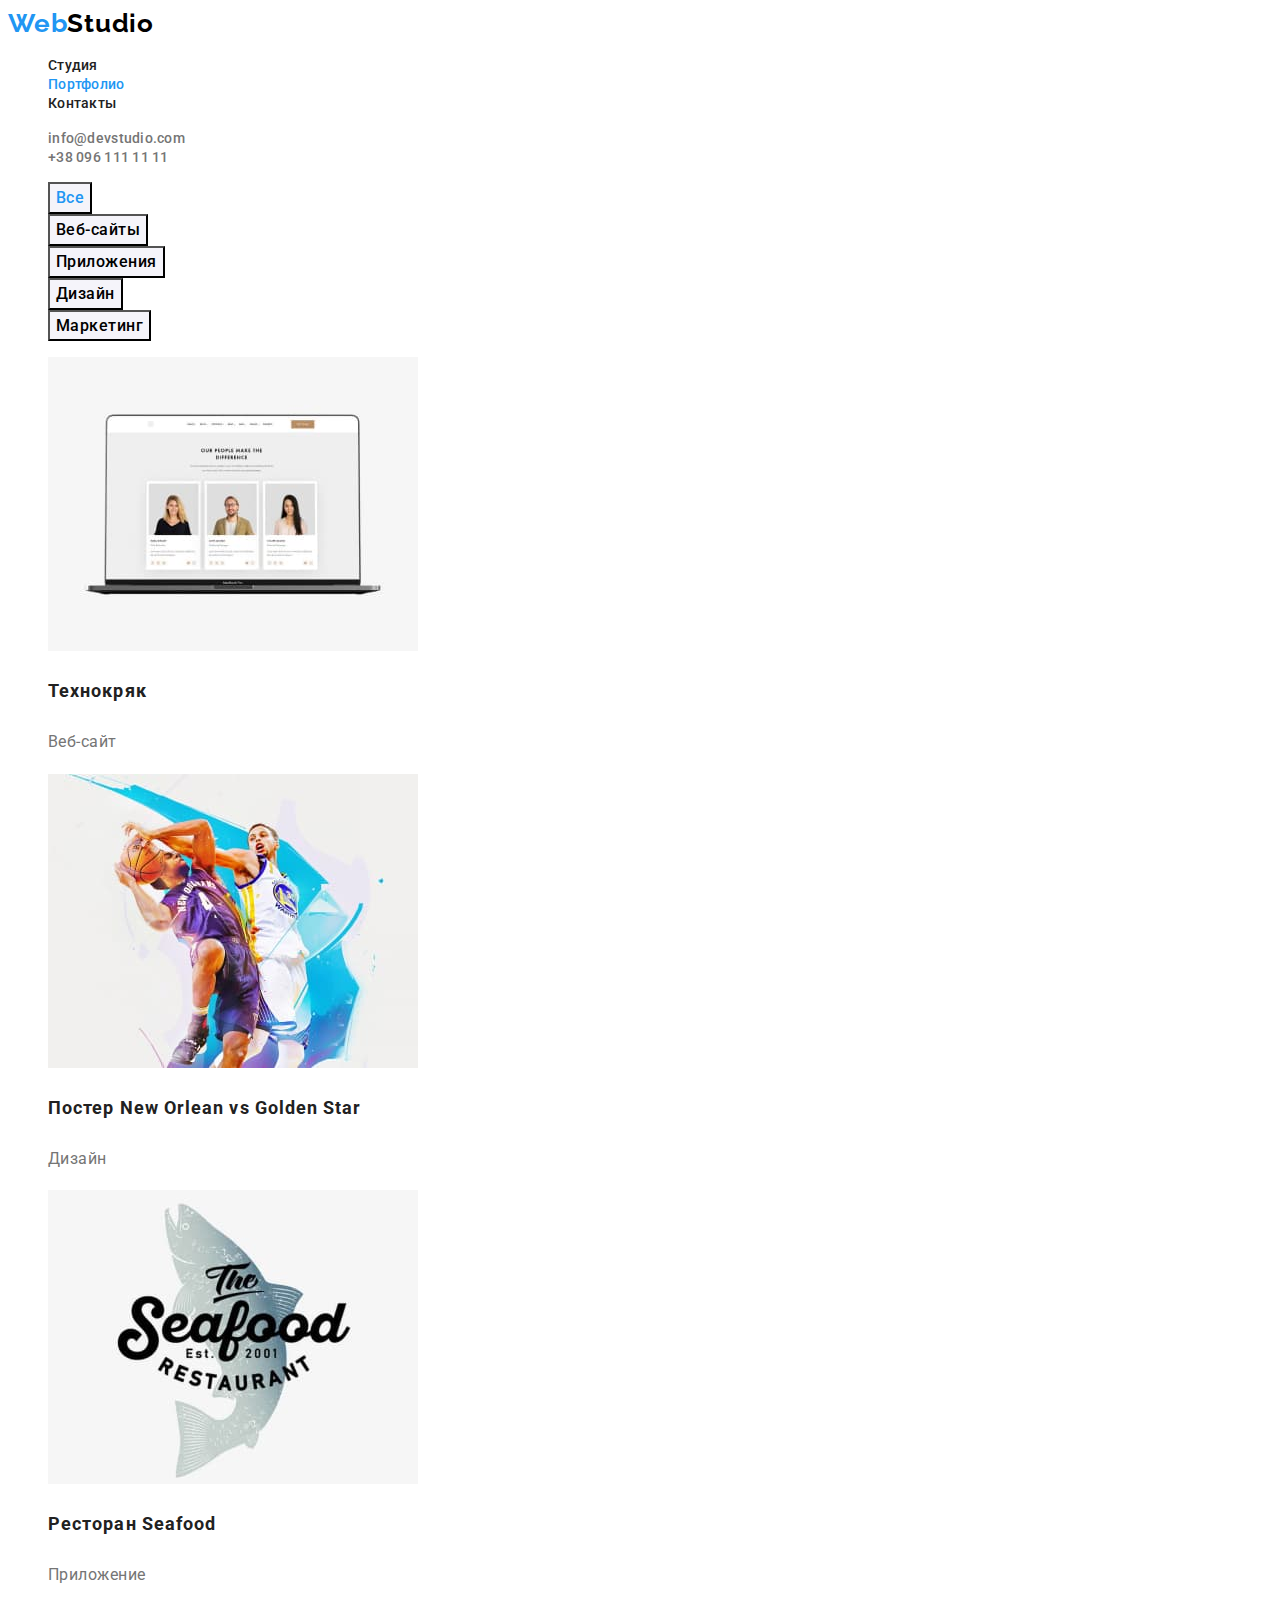
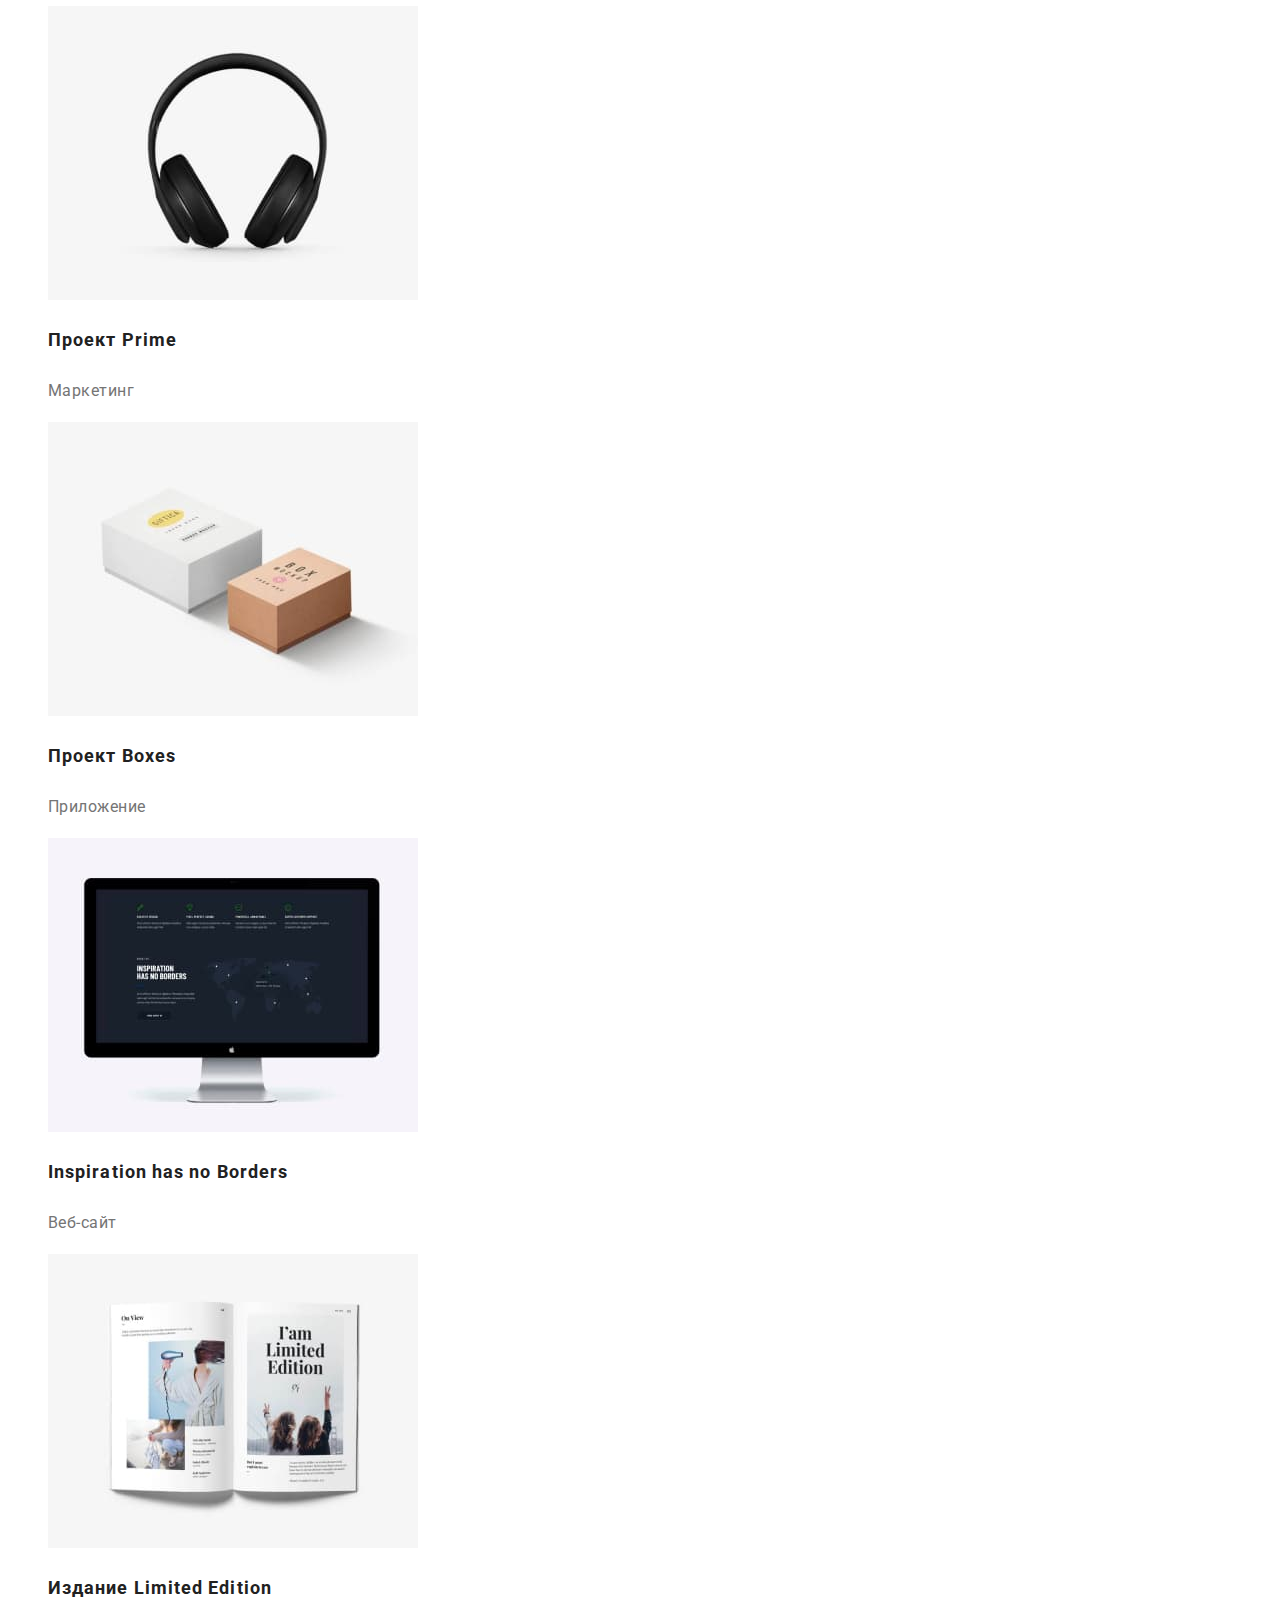
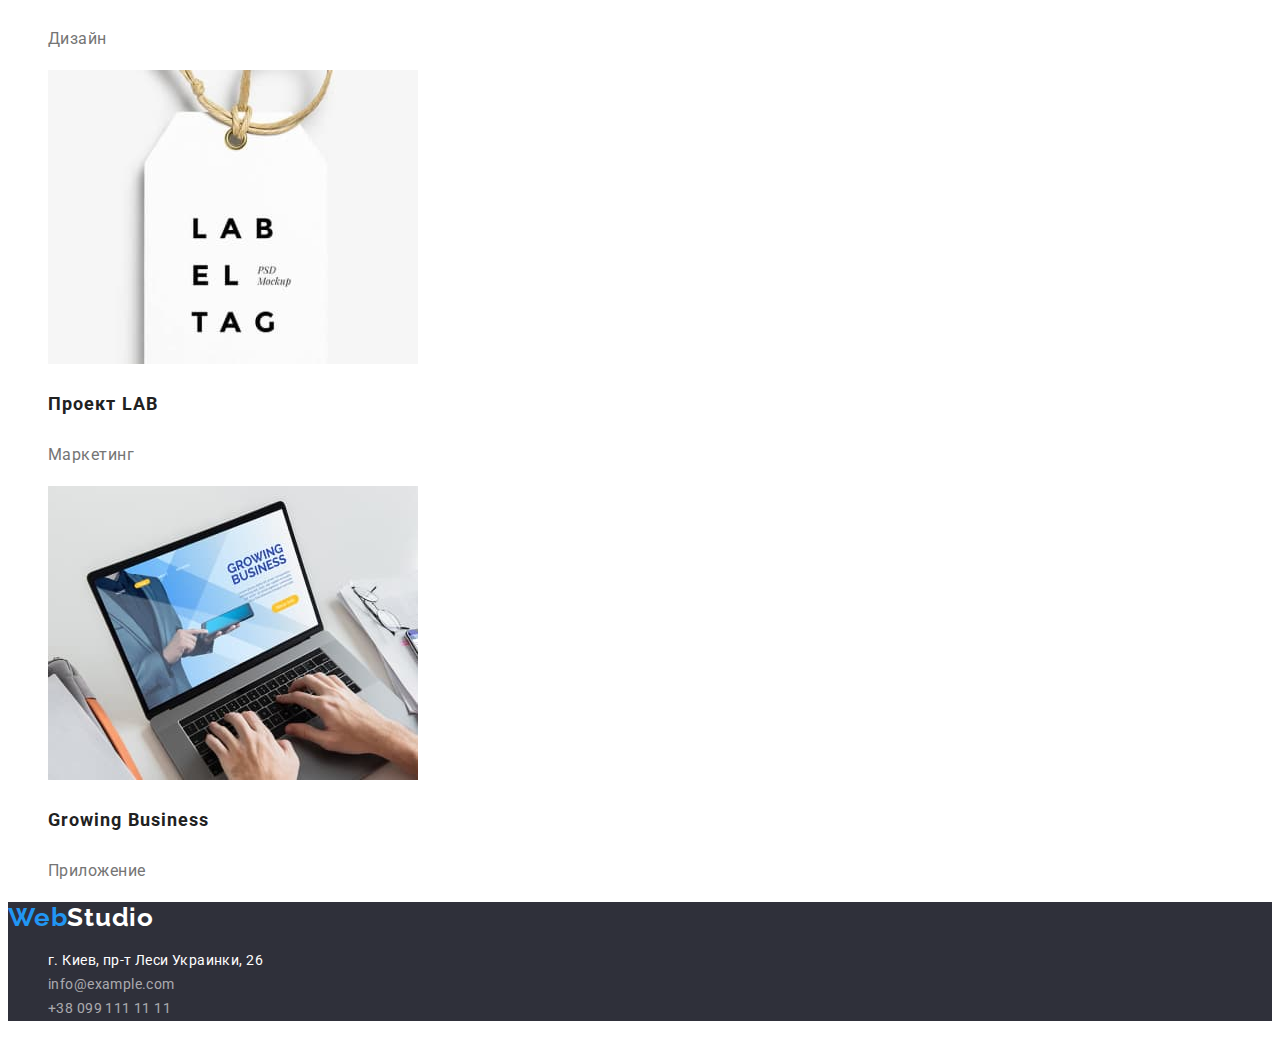
==== portfolio.html @ 5ce04b40 "Додає розмітку макета" ====
<!DOCTYPE html>
<html lang="ru">

<head>
    <meta charset="UTF-8" />
    <meta http-equiv="X-UA-Compatible" content="IE=edge" />
    <meta name="viewport" content="width=device-width, initial-scale=1.0" />
    <title>Портфолио</title>
    <link rel="preconnect" href="https://fonts.googleapis.com" />
    <link rel="preconnect" href="https://fonts.gstatic.com" crossorigin />
    <link
        href="https://fonts.googleapis.com/css2?family=Montserrat:wght@400;700&family=Raleway:wght@700&family=Roboto:wght@400;500;700;900&display=swap"
        rel="stylesheet" />
    <link rel="stylesheet" href="./css/styles.css" />
</head>

<body>
    <!--header-->
    <header>
        <section class="header">
            <a href="/" class="logo"><span class="web">Web</span><span class="studio-black">Studio</span></a>
            <nav class="nav">
                <ul class="nav-list list">
                    <li><a href="/" class="nav-item">Студия</a></li>
                    <li>
                        <a href="./portfolio.html" class="nav-item current">Портфолио</a>
                    </li>
                    <li><a href="/" class="nav-item">Контакты</a></li>
                </ul>
            </nav>
            <ul class="contacts list">
                <li>
                    <a href="mailto:info@devstudio.com" class="contacts-item">info@devstudio.com</a>
                </li>
                <li>
                    <a href="tel:+380961111111" class="contacts-item">+38 096 111 11 11</a>
                </li>
            </ul>
        </section>
    </header>
    <!-- main -->
    <!--<h1>Наши работы</h1> -->
    <!--<h2>Фильтр </h2> -->
    <main>
        <section class="filters">
            <ul class="filter list">
                <li><button type="button" class="button current">Все</button></li>
                <li><button type="button" class="button">Веб-сайты</button></li>
                <li><button type="button" class="button">Приложения</button></li>
                <li><button type="button" class="button">Дизайн</button></li>
                <li><button type="button" class="button">Маркетинг</button></li>
            </ul>
            <ul class="cards list">
                <li>
                    <a href="" class="card">
                        <img src="./images/p1.jpg" alt="Пример веб-сайта" width="370" height="294" />
                        <h3 class="card-title">Технокряк</h3>
                        <p class="description">Веб-сайт</p>
                    </a>
                </li>
                <li>
                    <a href="" class="card">
                        <img src="./images/p2.jpg" alt="Постер c бейсболистами" width="370" height="294" />
                        <h3 class="card-title">Постер New Orlean vs Golden Star</h3>
                        <p class="description">Дизайн</p>
                    </a>
                </li>
                <li>
                    <a href="" class="card">
                        <img src="./images/p3.jpg" alt="Эмблема ресторана" width="370" height="294" />
                        <h3 class="card-title">Ресторан Seafood</h3>
                        <p class="description">Приложение</p>
                    </a>
                </li>
                <li>
                    <a href="" class="card">
                        <img src="./images/p4.jpg" alt="Наушники" width="370" height="294" />
                        <h3 class="card-title">Проект Prime</h3>
                        <p class="description">Маркетинг</p>
                    </a>
                </li>
                <li>
                    <a href="" class="card">
                        <img src="./images/p5.jpg" alt="две коробочки" width="370" height="294" />
                        <h3 class="card-title">Проект Boxes</h3>
                        <p class="description">Приложение</p>
                    </a>
                </li>
                <li>
                    <a href="" class="card">
                        <img src="./images/p6.jpg" alt="Пример веб-сайт компании" width="370" height="294" />
                        <h3 class="card-title">Inspiration has no Borders</h3>
                        <p class="description">Веб-сайт</p>
                    </a>
                </li>
                <li>
                    <a href="" class="card">
                        <img src="./images/p7.jpg" alt="Открытая книга" width="370" height="294" />
                        <h3 class="card-title">Издание Limited Edition</h3>
                        <p class="description">Дизайн</p>
                    </a>
                </li>
                <li>
                    <a href="" class="card">
                        <img src="./images/p8.jpg" alt="этикетка" width="370" height="294" />
                        <h3 class="card-title">Проект LAB</h3>
                        <p class="description">Маркетинг</p>
                    </a>
                </li>
                <li>
                    <a href="" class="card">
                        <img src="./images/p9.jpg" alt="приложение компании" width="370" height="294" />
                        <h3 class="card-title">Growing Business</h3>
                        <p class="description">Приложение</p>
                    </a>
                </li>
            </ul>
        </section>
    </main>
    <!--footer section-->
    <footer class="footer">
        <a href="/" class="logo"><span class="web">Web</span><span class="studio-white">Studio</span></a>
        <address class="address">
            <ul class="address-list list">
                <li>
                    <a href="https://goo.gl/maps/48jCdX3Z41KDSHPe8" target="_blank" rel="noopener noreferrer"
                        class="address-item street">г. Киев, пр-т Леси Украинки, 26</a>
                </li>
                <li>
                    <a href="mailto:info@example.com" class="address-item email">info@example.com</a>
                </li>
                <li>
                    <a href="tel:+380991111111" class="address-item tel">+38 099 111 11 11</a>
                </li>
            </ul>
        </address>
    </footer>
</body>

</html>
---- css/styles.css ----
:root {
    --primary-text-color: #212121;
    --secondary-text-color: #757575;
    --color-accent: #2196f3;
    --color-light: #ffffff;
    --color-bg-dark: #2f303a;
    --color-bg-light: #f5f4fa;
}

body {
    font-family: Roboto, "Open Sans", sans-serif;
}

/* -----HEADER----- */
/* --logo-- */
.header {
    background-color: var(--color-light);
}

.logo {
    text-decoration: none;
    font-family: Raleway, sans-serif;
    font-weight: 700;
    font-size: 26px;
    line-height: 1.19;
    letter-spacing: 0.03em;
}

.web {
    color: var(--color-accent);
}

.studio-black {
    color: #000000;
}

/* --nav--*/
.list {
    list-style: none;
}

.nav-item {
    text-decoration: none;
    color: var(--primary-text-color);
    list-style: none;
    font-weight: 500;
    font-size: 14px;
    line-height: 1.14;
    letter-spacing: 0.02em;
}

.nav-item:hover,
.nav-item:focus {
    color: var(--color-accent);
}

.nav-item.current {
    color: var(--color-accent);
}

.contacts-item {
    text-decoration: none;
    color: var(--secondary-text-color);
    font-weight: 500;
    font-size: 14px;
    line-height: 1.14;
    letter-spacing: 0.02em;
}

.contacts-item:hover,
.contacts-item:focus {
    color: var(--color-accent);
}

/* ------MAIN------ */
/* ---hero--- */
.hero-section {
    background-color: var(--color-bg-dark);
}

.hero {
    color: var(--color-light);
    font-weight: 900;
    font-size: 44px;
    line-height: 1.36;
    letter-spacing: 0.06em;
    text-transform: uppercase;
}

.main-button {
    background-color: var(--color-accent);
    color: var(--color-light);
    font-family: inherit;
    font-weight: 700;
    font-size: 16px;
    line-height: 1.88;
    letter-spacing: 0.06em;
    cursor: pointer;
}

.main-button:hover,
.main-button:focus {
    background-color: var(--color-bg-light);
    color: var(--color-accent);
}

/* --Aabout us--- */
.advantages,
.activities {
    background-color: var(--color-light);
}

/* --advantages-- */
.advantages-item {
    color: var(--primary-text-color);
    font-weight: 700;
    font-size: 14px;
    line-height: 1.14;
    letter-spacing: 0.03em;
    text-transform: uppercase;
}

.advantages-content {
    color: var(--secondary-text-color);
    font-size: 14px;
    line-height: 1.71;
    letter-spacing: 0.03em;
}

/* --activities-- */
.activity-title {
    color: var(--primary-text-color);
    font-weight: 700;
    font-size: 36px;
    line-height: 1.17;
    letter-spacing: 0.03em;
}

/* --our team-- */
.team {
    background-color: var(--color-bg-light);
}

.team-title {
    color: var(--primary-text-color);
    font-weight: 700;
    font-size: 36px;
    line-height: 1.17px;
    letter-spacing: 0.03em;
}

.team-member {
    font-weight: 500;
    font-size: 16px;
    line-height: 1.19;
    letter-spacing: 0.03em;
}

.specialty {
    color: var(--secondary-text-color);
    font-size: 16px;
    line-height: 1.19;
    letter-spacing: 0.03em;
}

/* ------FOOTER------ */
.footer {
    background-color: var(--color-bg-dark);
}

.logo {
    font-family: Raleway;
    font-weight: 700;
    font-size: 26px;
    line-height: 1.19;
    letter-spacing: 0.03em;
}

.studio-white {
    color: var(--color-light);
}

.address-item {
    color: rgba(255, 255, 255, 0.6);
    text-decoration: none;
    font-style: normal;
    font-size: 14px;
    line-height: 1.71;
    letter-spacing: 0.03em;
}

.address-item.street {
    color: var(--color-light);
}

.street:hover,
.street:focus {
    color: var(--secondary-text-color);
}

.email:hover,
.email:focus {
    color: var(--color-light);
}

.tel:hover,
.tel:focus {
    color: var(--color-light);
}

/* ----------PORTFOLIO.HTML---------- */
.filters {
    background-color: var(--color-light);
}

.button {
    background: var(--color-bg-light);
    font-family: inherit;
    font-weight: 500;
    font-size: 16px;
    line-height: 1.62;
    letter-spacing: 0.03em;
    cursor: pointer;
}

.button.current {
    color: var(--color-accent);
}

.button:hover,
.button:focus {
    color: var(--color-accent);
}

.card {
    text-decoration: none;
}

.card-title {
    color: var(--primary-text-color);
    font-family: inherit;
    font-weight: 700;
    font-size: 18px;
    line-height: 2;
    letter-spacing: 0.06em;
}

.description {
    color: var(--secondary-text-color);
    font-size: 16px;
    line-height: 1.88;
    letter-spacing: 0.03em;
}
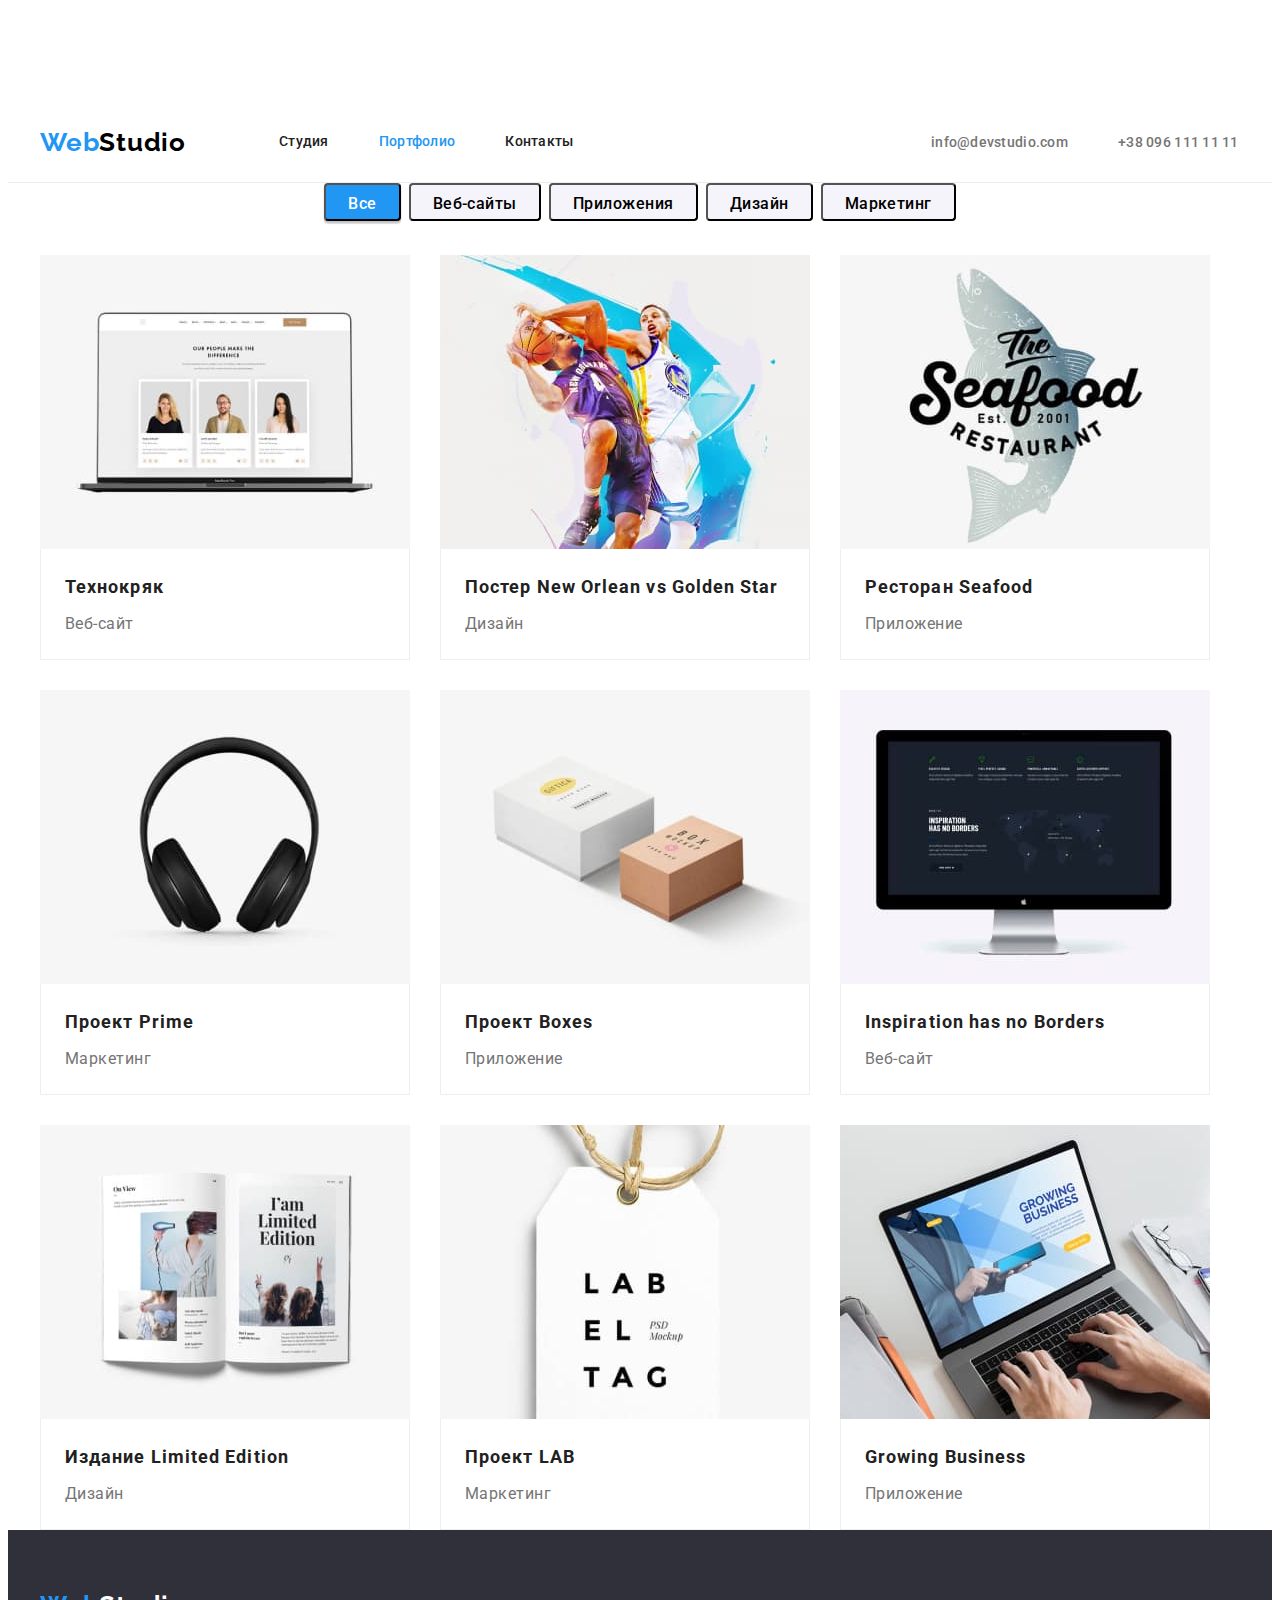
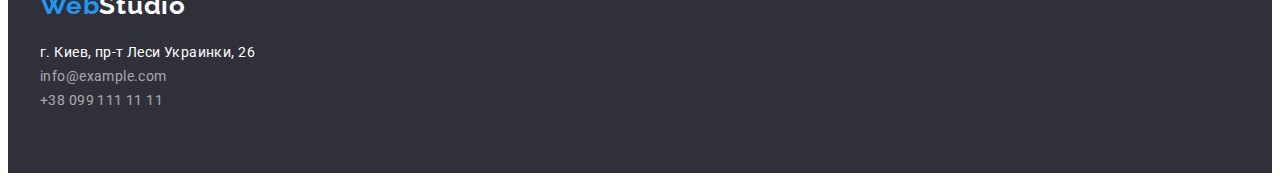
==== commit 57bd1812: "Додає розмітку макета, стилі" ====
--- a/portfolio.html
+++ b/portfolio.html
@@ -1,7 +1,6 @@
 <!DOCTYPE html>
 <html lang="ru">
-
-<head>
+  <head>
     <meta charset="UTF-8" />
     <meta http-equiv="X-UA-Compatible" content="IE=edge" />
     <meta name="viewport" content="width=device-width, initial-scale=1.0" />
@@ -9,132 +8,248 @@
     <link rel="preconnect" href="https://fonts.googleapis.com" />
     <link rel="preconnect" href="https://fonts.gstatic.com" crossorigin />
     <link
-        href="https://fonts.googleapis.com/css2?family=Montserrat:wght@400;700&family=Raleway:wght@700&family=Roboto:wght@400;500;700;900&display=swap"
-        rel="stylesheet" />
+      href="https://fonts.googleapis.com/css2?family=Montserrat:wght@400;700&family=Raleway:wght@700&family=Roboto:wght@400;500;700;900&display=swap"
+      rel="stylesheet"
+    />
+    <link
+      rel="stylesheet"
+      href="https://cdnjs.cloudflare.com/ajax/libs/modern-normalize/1.1.0/modern-normalize.min.css"
+      integrity="sha512-wpPYUAdjBVSE4KJnH1VR1HeZfpl1ub8YT/NKx4PuQ5NmX2tKuGu6U/JRp5y+Y8XG2tV+wKQpNHVUX03MfMFn9Q=="
+      crossorigin="anonymous"
+      referrerpolicy="no-referrer"
+    />
     <link rel="stylesheet" href="./css/styles.css" />
-</head>
+  </head>
 
-<body>
+  <body>
     <!--header-->
     <header>
-        <section class="header">
-            <a href="/" class="logo"><span class="web">Web</span><span class="studio-black">Studio</span></a>
-            <nav class="nav">
-                <ul class="nav-list list">
-                    <li><a href="/" class="nav-item">Студия</a></li>
-                    <li>
-                        <a href="./portfolio.html" class="nav-item current">Портфолио</a>
-                    </li>
-                    <li><a href="/" class="nav-item">Контакты</a></li>
-                </ul>
-            </nav>
-            <ul class="contacts list">
-                <li>
-                    <a href="mailto:info@devstudio.com" class="contacts-item">info@devstudio.com</a>
-                </li>
-                <li>
-                    <a href="tel:+380961111111" class="contacts-item">+38 096 111 11 11</a>
-                </li>
+      <section class="header section">
+        <div class="container container-header">
+          <a href="/" class="logo"
+            ><span class="web">Web</span
+            ><span class="studio-black">Studio</span></a
+          >
+          <nav class="nav">
+            <ul class="nav-list list">
+              <li class="nav-li studio">
+                <a href="/" class="nav-item">Студия</a>
+              </li>
+              <li class="nav-li portfolio">
+                <a href="./portfolio.html" class="nav-item current"
+                  >Портфолио</a
+                >
+              </li>
+              <li class="nav-li contacts">
+                <a href="/" class="nav-item">Контакты</a>
+              </li>
             </ul>
-        </section>
+          </nav>
+          <ul class="contacts list">
+            <li class="contact-li mail">
+              <a href="mailto:info@devstudio.com" class="contacts-item"
+                >info@devstudio.com</a
+              >
+            </li>
+            <li class="contact-li tel">
+              <a href="tel:+380961111111" class="contacts-item"
+                >+38 096 111 11 11</a
+              >
+            </li>
+          </ul>
+        </div>
+      </section>
     </header>
     <!-- main -->
-    <!--<h1>Наши работы</h1> -->
-    <!--<h2>Фильтр </h2> -->
+    <h1 class="visually-hidden">Наши работы</h1>
+    <h2 class="visually-hidden">Фильтр</h2>
     <main>
-        <section class="filters">
-            <ul class="filter list">
-                <li><button type="button" class="button current">Все</button></li>
-                <li><button type="button" class="button">Веб-сайты</button></li>
-                <li><button type="button" class="button">Приложения</button></li>
-                <li><button type="button" class="button">Дизайн</button></li>
-                <li><button type="button" class="button">Маркетинг</button></li>
-            </ul>
-            <ul class="cards list">
-                <li>
-                    <a href="" class="card">
-                        <img src="./images/p1.jpg" alt="Пример веб-сайта" width="370" height="294" />
-                        <h3 class="card-title">Технокряк</h3>
-                        <p class="description">Веб-сайт</p>
-                    </a>
-                </li>
-                <li>
-                    <a href="" class="card">
-                        <img src="./images/p2.jpg" alt="Постер c бейсболистами" width="370" height="294" />
-                        <h3 class="card-title">Постер New Orlean vs Golden Star</h3>
-                        <p class="description">Дизайн</p>
-                    </a>
-                </li>
-                <li>
-                    <a href="" class="card">
-                        <img src="./images/p3.jpg" alt="Эмблема ресторана" width="370" height="294" />
-                        <h3 class="card-title">Ресторан Seafood</h3>
-                        <p class="description">Приложение</p>
-                    </a>
-                </li>
-                <li>
-                    <a href="" class="card">
-                        <img src="./images/p4.jpg" alt="Наушники" width="370" height="294" />
-                        <h3 class="card-title">Проект Prime</h3>
-                        <p class="description">Маркетинг</p>
-                    </a>
-                </li>
-                <li>
-                    <a href="" class="card">
-                        <img src="./images/p5.jpg" alt="две коробочки" width="370" height="294" />
-                        <h3 class="card-title">Проект Boxes</h3>
-                        <p class="description">Приложение</p>
-                    </a>
-                </li>
-                <li>
-                    <a href="" class="card">
-                        <img src="./images/p6.jpg" alt="Пример веб-сайт компании" width="370" height="294" />
-                        <h3 class="card-title">Inspiration has no Borders</h3>
-                        <p class="description">Веб-сайт</p>
-                    </a>
-                </li>
-                <li>
-                    <a href="" class="card">
-                        <img src="./images/p7.jpg" alt="Открытая книга" width="370" height="294" />
-                        <h3 class="card-title">Издание Limited Edition</h3>
-                        <p class="description">Дизайн</p>
-                    </a>
-                </li>
-                <li>
-                    <a href="" class="card">
-                        <img src="./images/p8.jpg" alt="этикетка" width="370" height="294" />
-                        <h3 class="card-title">Проект LAB</h3>
-                        <p class="description">Маркетинг</p>
-                    </a>
-                </li>
-                <li>
-                    <a href="" class="card">
-                        <img src="./images/p9.jpg" alt="приложение компании" width="370" height="294" />
-                        <h3 class="card-title">Growing Business</h3>
-                        <p class="description">Приложение</p>
-                    </a>
-                </li>
-            </ul>
-        </section>
+      <section class="filters">
+        <div class="container">
+          <ul class="filter list">
+            <li class="btn">
+              <button type="button" class="button current">Все</button>
+            </li>
+            <li class="btn">
+              <button type="button" class="button">Веб-сайты</button>
+            </li>
+            <li class="btn">
+              <button type="button" class="button">Приложения</button>
+            </li>
+            <li class="btn">
+              <button type="button" class="button">Дизайн</button>
+            </li>
+            <li class="btn">
+              <button type="button" class="button">Маркетинг</button>
+            </li>
+          </ul>
+
+          <ul class="cards list">
+            <li class="card-item">
+              <a href="" class="card">
+                <img
+                  src="./images/p1.jpg"
+                  alt="Пример веб-сайта"
+                  width="370"
+                  height="294"
+                />
+                <div class="card-info">
+                  <h3 class="card-title">Технокряк</h3>
+                  <p class="description">Веб-сайт</p>
+                </div>
+              </a>
+            </li>
+            <li class="card-item">
+              <a href="" class="card">
+                <img
+                  src="./images/p2.jpg"
+                  alt="Постер c бейсболистами"
+                  width="370"
+                  height="294"
+                />
+                <div class="card-info">
+                  <h3 class="card-title">Постер New Orlean vs Golden Star</h3>
+                  <p class="description">Дизайн</p>
+                </div>
+              </a>
+            </li>
+            <li class="card-item">
+              <a href="" class="card">
+                <img
+                  src="./images/p3.jpg"
+                  alt="Эмблема ресторана"
+                  width="370"
+                  height="294"
+                />
+                <div class="card-info">
+                  <h3 class="card-title">Ресторан Seafood</h3>
+                  <p class="description">Приложение</p>
+                </div>
+              </a>
+            </li>
+            <li class="card-item">
+              <a href="" class="card">
+                <img
+                  src="./images/p4.jpg"
+                  alt="Наушники"
+                  width="370"
+                  height="294"
+                />
+                <div class="card-info">
+                  <h3 class="card-title">Проект Prime</h3>
+                  <p class="description">Маркетинг</p>
+                </div>
+              </a>
+            </li>
+            <li class="card-item">
+              <a href="" class="card">
+                <img
+                  src="./images/p5.jpg"
+                  alt="две коробочки"
+                  width="370"
+                  height="294"
+                />
+                <div class="card-info">
+                  <h3 class="card-title">Проект Boxes</h3>
+                  <p class="description">Приложение</p>
+                </div>
+              </a>
+            </li>
+            <li class="card-item">
+              <a href="" class="card">
+                <img
+                  src="./images/p6.jpg"
+                  alt="Пример веб-сайт компании"
+                  width="370"
+                  height="294"
+                />
+                <div class="card-info">
+                  <h3 class="card-title">Inspiration has no Borders</h3>
+                  <p class="description">Веб-сайт</p>
+                </div>
+              </a>
+            </li>
+            <li class="card-item">
+              <a href="" class="card">
+                <img
+                  src="./images/p7.jpg"
+                  alt="Открытая книга"
+                  width="370"
+                  height="294"
+                />
+                <div class="card-info">
+                  <h3 class="card-title">Издание Limited Edition</h3>
+                  <p class="description">Дизайн</p>
+                </div>
+              </a>
+            </li>
+            <li class="card-item">
+              <a href="" class="card">
+                <img
+                  src="./images/p8.jpg"
+                  alt="этикетка"
+                  width="370"
+                  height="294"
+                />
+                <div class="card-info">
+                  <h3 class="card-title">Проект LAB</h3>
+                  <p class="description">Маркетинг</p>
+                </div>
+              </a>
+            </li>
+            <li class="card-item">
+              <a href="" class="card">
+                <img
+                  src="./images/p9.jpg"
+                  alt="приложение компании"
+                  width="370"
+                  height="294"
+                />
+                <div class="card-info">
+                  <h3 class="card-title">Growing Business</h3>
+                  <p class="description">Приложение</p>
+                </div>
+              </a>
+            </li>
+          </ul>
+        </div>
+      </section>
     </main>
     <!--footer section-->
     <footer class="footer">
-        <a href="/" class="logo"><span class="web">Web</span><span class="studio-white">Studio</span></a>
+      <div class="container">
+        <div class="logo-footer">
+          <a href="/" class="logo"
+            ><span class="web">Web</span
+            ><span class="studio-white">Studio</span></a
+          >
+        </div>
         <address class="address">
+          <div class="address-footer">
             <ul class="address-list list">
-                <li>
-                    <a href="https://goo.gl/maps/48jCdX3Z41KDSHPe8" target="_blank" rel="noopener noreferrer"
-                        class="address-item street">г. Киев, пр-т Леси Украинки, 26</a>
-                </li>
-                <li>
-                    <a href="mailto:info@example.com" class="address-item email">info@example.com</a>
-                </li>
-                <li>
-                    <a href="tel:+380991111111" class="address-item tel">+38 099 111 11 11</a>
-                </li>
+              <li>
+                <a
+                  href="https://goo.gl/maps/48jCdX3Z41KDSHPe8"
+                  target="_blank"
+                  rel="noopener noreferrer"
+                  class="address-item street"
+                  >г. Киев, пр-т Леси Украинки, 26</a
+                >
+              </li>
+              <li>
+                <a href="mailto:info@example.com" class="address-item email"
+                  >info@example.com</a
+                >
+              </li>
+              <li>
+                <a href="tel:+380991111111" class="address-item tel"
+                  >+38 099 111 11 11</a
+                >
+              </li>
             </ul>
+          </div>
         </address>
+      </div>
     </footer>
-</body>
-
-</html>+  </body>
+</html>
--- a/css/styles.css
+++ b/css/styles.css
@@ -1,253 +1,470 @@
 :root {
-    --primary-text-color: #212121;
-    --secondary-text-color: #757575;
-    --color-accent: #2196f3;
-    --color-light: #ffffff;
-    --color-bg-dark: #2f303a;
-    --color-bg-light: #f5f4fa;
+  --primary-text-color: #212121;
+  --secondary-text-color: #757575;
+  --color-accent: #2196f3;
+  --color-light: #ffffff;
+  --color-bg-dark: #2f303a;
+  --color-bg-light: #f5f4fa;
 }
 
 body {
-    font-family: Roboto, "Open Sans", sans-serif;
+  font-family: Roboto, "Open Sans", sans-serif;
+}
+
+h1,
+h2,
+h3,
+h4,
+h5,
+h6,
+p,
+ul {
+  margin: 0;
+}
+ul {
+  padding-left: 0;
+}
+
+img {
+  display: block;
 }
 
 /* -----HEADER----- */
+.container {
+  /* outline: red solid 1px; */
+
+  width: 1200px;
+  padding-left: 15px;
+  padding-right: 15px;
+  margin: 0 auto;
+}
+
+.container-header {
+  display: flex;
+  align-items: center;
+}
+.section {
+  padding-top: 94px;
+}
+
+.header {
+  background-color: var(--color-light);
+  border-bottom: 1px solid #ececec;
+}
 /* --logo-- */
-.header {
-    background-color: var(--color-light);
-}
-
 .logo {
-    text-decoration: none;
-    font-family: Raleway, sans-serif;
-    font-weight: 700;
-    font-size: 26px;
-    line-height: 1.19;
-    letter-spacing: 0.03em;
+  min-width: 145px;
+  margin-right: 93px;
+  display: block;
+  text-decoration: none;
+  font-family: Raleway, sans-serif;
+  font-weight: 700;
+  font-size: 26px;
+  line-height: 1.19;
+  letter-spacing: 0.03em;
 }
 
 .web {
-    color: var(--color-accent);
+  color: var(--color-accent);
 }
 
 .studio-black {
-    color: #000000;
+  color: #000000;
 }
 
 /* --nav--*/
 .list {
-    list-style: none;
+  list-style: none;
+}
+.nav-list {
+  display: flex;
 }
 
 .nav-item {
-    text-decoration: none;
-    color: var(--primary-text-color);
-    list-style: none;
-    font-weight: 500;
-    font-size: 14px;
-    line-height: 1.14;
-    letter-spacing: 0.02em;
-}
-
+  display: block;
+  padding-top: 32px;
+  padding-bottom: 32px;
+
+  text-decoration: none;
+
+  color: var(--primary-text-color);
+  list-style: none;
+
+  font-weight: 500;
+  font-size: 14px;
+  line-height: 1.14;
+  letter-spacing: 0.02em;
+}
+
+.nav-li + .nav-li {
+  margin-left: 50px;
+}
+
+.nav-li.studio {
+  min-width: 49px;
+}
+
+.nav-li.portfolio {
+  min-width: 76px;
+}
+.nav-li.contacts {
+  min-width: 68px;
+}
+.contact-li.mail {
+  min-width: 135px;
+}
+
+.contact-li.tel {
+  min-width: 122px;
+}
 .nav-item:hover,
 .nav-item:focus {
-    color: var(--color-accent);
+  color: var(--color-accent);
 }
 
 .nav-item.current {
-    color: var(--color-accent);
+  color: var(--color-accent);
+}
+
+.contacts {
+  display: flex;
+  margin-left: auto;
+}
+.contact-li + .contact-li {
+  margin-left: 50px;
 }
 
 .contacts-item {
-    text-decoration: none;
-    color: var(--secondary-text-color);
-    font-weight: 500;
-    font-size: 14px;
-    line-height: 1.14;
-    letter-spacing: 0.02em;
+  text-decoration: none;
+  color: var(--secondary-text-color);
+  font-weight: 500;
+  font-size: 14px;
+  line-height: 1.14;
+  letter-spacing: 0.02em;
 }
 
 .contacts-item:hover,
 .contacts-item:focus {
-    color: var(--color-accent);
+  color: var(--color-accent);
 }
 
 /* ------MAIN------ */
 /* ---hero--- */
 .hero-section {
-    background-color: var(--color-bg-dark);
+  background-color: var(--color-bg-dark);
+  text-align: center;
 }
 
 .hero {
-    color: var(--color-light);
-    font-weight: 900;
-    font-size: 44px;
-    line-height: 1.36;
-    letter-spacing: 0.06em;
-    text-transform: uppercase;
+  color: var(--color-light);
+  font-weight: 900;
+  font-size: 44px;
+  line-height: 1.36;
+  letter-spacing: 0.06em;
+  text-transform: uppercase;
+  text-align: center;
+  margin-bottom: 30px;
 }
 
 .main-button {
-    background-color: var(--color-accent);
-    color: var(--color-light);
-    font-family: inherit;
-    font-weight: 700;
-    font-size: 16px;
-    line-height: 1.88;
-    letter-spacing: 0.06em;
-    cursor: pointer;
+  border-radius: 4px;
+  padding: 10px 32px;
+  min-width: 200px;
+  height: 50px;
+  text-align: center;
+  box-shadow: 0px 4px 4px rgba(0, 0, 0, 0.15);
+
+  background-color: var(--color-accent);
+  color: var(--color-light);
+
+  font-family: inherit;
+  font-weight: 700;
+  font-size: 16px;
+  line-height: 1.88;
+  letter-spacing: 0.06em;
+  cursor: pointer;
 }
 
 .main-button:hover,
 .main-button:focus {
-    background-color: var(--color-bg-light);
-    color: var(--color-accent);
+  background-color: var(--color-bg-light);
+  color: var(--color-accent);
 }
 
 /* --Aabout us--- */
+.visually-hidden {
+  position: absolute;
+  width: 1px;
+  height: 1px;
+  margin: -1px;
+  border: 0;
+  padding: 0;
+
+  white-space: nowrap;
+  clip-path: inset(100%);
+  clip: rect(0 0 0 0);
+  overflow: hidden;
+}
+
+.advantages-list {
+  display: flex;
+  flex-wrap: wrap;
+}
 .advantages,
 .activities {
-    background-color: var(--color-light);
-}
-
+  background-color: var(--color-light);
+}
+
+.item-content {
+  width: 270px;
+}
+.item-content + .item-content {
+  margin-left: 30px;
+}
 /* --advantages-- */
 .advantages-item {
-    color: var(--primary-text-color);
-    font-weight: 700;
-    font-size: 14px;
-    line-height: 1.14;
-    letter-spacing: 0.03em;
-    text-transform: uppercase;
+  margin-bottom: 10px;
+
+  color: var(--primary-text-color);
+
+  font-weight: 700;
+  font-size: 14px;
+  line-height: 1.14;
+  letter-spacing: 0.03em;
+  text-transform: uppercase;
 }
 
 .advantages-content {
-    color: var(--secondary-text-color);
-    font-size: 14px;
-    line-height: 1.71;
-    letter-spacing: 0.03em;
+  color: var(--secondary-text-color);
+
+  font-size: 14px;
+  line-height: 1.71;
+  letter-spacing: 0.03em;
+}
+.item-contet {
+  width: 270px;
 }
 
 /* --activities-- */
 .activity-title {
-    color: var(--primary-text-color);
-    font-weight: 700;
-    font-size: 36px;
-    line-height: 1.17;
-    letter-spacing: 0.03em;
+  margin-bottom: 50px;
+
+  color: var(--primary-text-color);
+
+  font-weight: 700;
+  font-size: 36px;
+  line-height: 1.17;
+  letter-spacing: 0.03em;
+  text-align: center;
+}
+
+.activity-list {
+  display: flex;
+  flex-wrap: wrap;
+}
+.activity-item + .activity-item {
+  margin-left: 30px;
+}
+.activity-item {
+  width: 370px;
 }
 
 /* --our team-- */
 .team {
-    background-color: var(--color-bg-light);
+  background-color: var(--color-bg-light);
 }
 
 .team-title {
-    color: var(--primary-text-color);
-    font-weight: 700;
-    font-size: 36px;
-    line-height: 1.17px;
-    letter-spacing: 0.03em;
-}
-
+  margin-bottom: 50px;
+  color: var(--primary-text-color);
+  font-weight: 700;
+  font-size: 36px;
+  line-height: 1.17px;
+  letter-spacing: 0.03em;
+  text-align: center;
+}
+.team-list {
+  display: flex;
+  flex-wrap: wrap;
+}
+.team-item + .team-item {
+  margin-left: 30px;
+}
 .team-member {
-    font-weight: 500;
-    font-size: 16px;
-    line-height: 1.19;
-    letter-spacing: 0.03em;
+  margin-bottom: 10px;
+
+  font-weight: 500;
+  font-size: 16px;
+  line-height: 1.19;
+  letter-spacing: 0.03em;
+  text-align: center;
 }
 
 .specialty {
-    color: var(--secondary-text-color);
-    font-size: 16px;
-    line-height: 1.19;
-    letter-spacing: 0.03em;
+  color: var(--secondary-text-color);
+
+  font-size: 16px;
+  line-height: 1.19;
+  letter-spacing: 0.03em;
+  text-align: center;
+}
+.member-info {
+  padding: 30px 0;
+  background: var(--color-light);
+  box-shadow: 0px 1px 3px rgba(0, 0, 0, 0.12), 0px 1px 1px rgba(0, 0, 0, 0.14),
+    0px 2px 1px rgba(0, 0, 0, 0.2);
+  border-radius: 0px 0px 4px 4px;
 }
 
 /* ------FOOTER------ */
 .footer {
-    background-color: var(--color-bg-dark);
-}
-
+  background-color: var(--color-bg-dark);
+}
+
+.logo-footer {
+  padding-top: 60px;
+}
 .logo {
-    font-family: Raleway;
-    font-weight: 700;
-    font-size: 26px;
-    line-height: 1.19;
-    letter-spacing: 0.03em;
+  font-family: Raleway;
+  font-weight: 700;
+  font-size: 26px;
+  line-height: 1.19;
+  letter-spacing: 0.03em;
 }
 
 .studio-white {
-    color: var(--color-light);
+  color: var(--color-light);
 }
 
 .address-item {
-    color: rgba(255, 255, 255, 0.6);
-    text-decoration: none;
-    font-style: normal;
-    font-size: 14px;
-    line-height: 1.71;
-    letter-spacing: 0.03em;
+  color: rgba(255, 255, 255, 0.6);
+  text-decoration: none;
+  font-style: normal;
+  font-size: 14px;
+  line-height: 1.71;
+  letter-spacing: 0.03em;
 }
 
 .address-item.street {
-    color: var(--color-light);
+  color: var(--color-light);
 }
 
 .street:hover,
 .street:focus {
-    color: var(--secondary-text-color);
+  color: var(--secondary-text-color);
 }
 
 .email:hover,
 .email:focus {
-    color: var(--color-light);
+  color: var(--color-light);
 }
 
 .tel:hover,
 .tel:focus {
-    color: var(--color-light);
-}
-
+  color: var(--color-light);
+}
+.address-footer {
+  padding-top: 20px;
+  padding-left: auto;
+  padding-bottom: 60px;
+}
 /* ----------PORTFOLIO.HTML---------- */
 .filters {
-    background-color: var(--color-light);
-}
-
+  background-color: var(--color-light);
+}
+
+.filter {
+  display: flex;
+  justify-content: center;
+  margin-bottom: 34px;
+}
+.btn {
+  /* margin-right: auto;
+margin-left: auto; */
+}
+.btn + .btn {
+  margin-left: 8px;
+}
 .button {
-    background: var(--color-bg-light);
-    font-family: inherit;
-    font-weight: 500;
-    font-size: 16px;
-    line-height: 1.62;
-    letter-spacing: 0.03em;
-    cursor: pointer;
+  border-radius: 4px;
+  padding: 6px 22px;
+  /* margin-bottom: 50px;
+    border-radius: 4px;
+    padding: 6px 22px;
+    min-width: 73px; */
+  height: 38px;
+  background: var(--color-bg-light);
+
+  font-family: inherit;
+  font-weight: 500;
+  font-size: 16px;
+  line-height: 1.62;
+  letter-spacing: 0.03em;
+  cursor: pointer;
+  text-align: center;
 }
 
 .button.current {
-    color: var(--color-accent);
+  background-color: var(--color-accent);
+  color: var(--color-light);
+  box-shadow: 0px 3px 1px rgba(0, 0, 0, 0.1), 0px 1px 2px rgba(0, 0, 0, 0.08),
+    0px 2px 2px rgba(0, 0, 0, 0.12);
+  border-radius: 4px;
 }
 
 .button:hover,
 .button:focus {
-    color: var(--color-accent);
+  background-color: var(--color-accent);
+  color: var(--color-light);
+}
+
+.cards {
+  display: flex;
+  flex-wrap: wrap;
+}
+.card-item {
+  width: 370;
+}
+.card-item:not(:nth-child(3n)) {
+  margin-right: 30px;
+}
+
+.card-item:not(:nth-last-child(-n + 3)) {
+  margin-bottom: 30px;
 }
 
 .card {
-    text-decoration: none;
+  text-decoration: none;
+  margin-bottom: 20px;
+}
+
+.card-item {
+  width: 370px;
 }
 
 .card-title {
-    color: var(--primary-text-color);
-    font-family: inherit;
-    font-weight: 700;
-    font-size: 18px;
-    line-height: 2;
-    letter-spacing: 0.06em;
+  margin-bottom: 4px;
+
+  color: var(--primary-text-color);
+
+  font-family: inherit;
+  font-weight: 700;
+  font-size: 18px;
+  line-height: 2;
+  letter-spacing: 0.06em;
+}
+
+.card-info {
+  padding: 20px 24px;
+  border-left: 1px solid #eeeeee;
+  border-bottom: 1px solid #eeeeee;
+  border-right: 1px solid #eeeeee;
+  background: var(--color-light);
 }
 
 .description {
-    color: var(--secondary-text-color);
-    font-size: 16px;
-    line-height: 1.88;
-    letter-spacing: 0.03em;
-}+  color: var(--secondary-text-color);
+  font-size: 16px;
+  line-height: 1.88;
+  letter-spacing: 0.03em;
+}
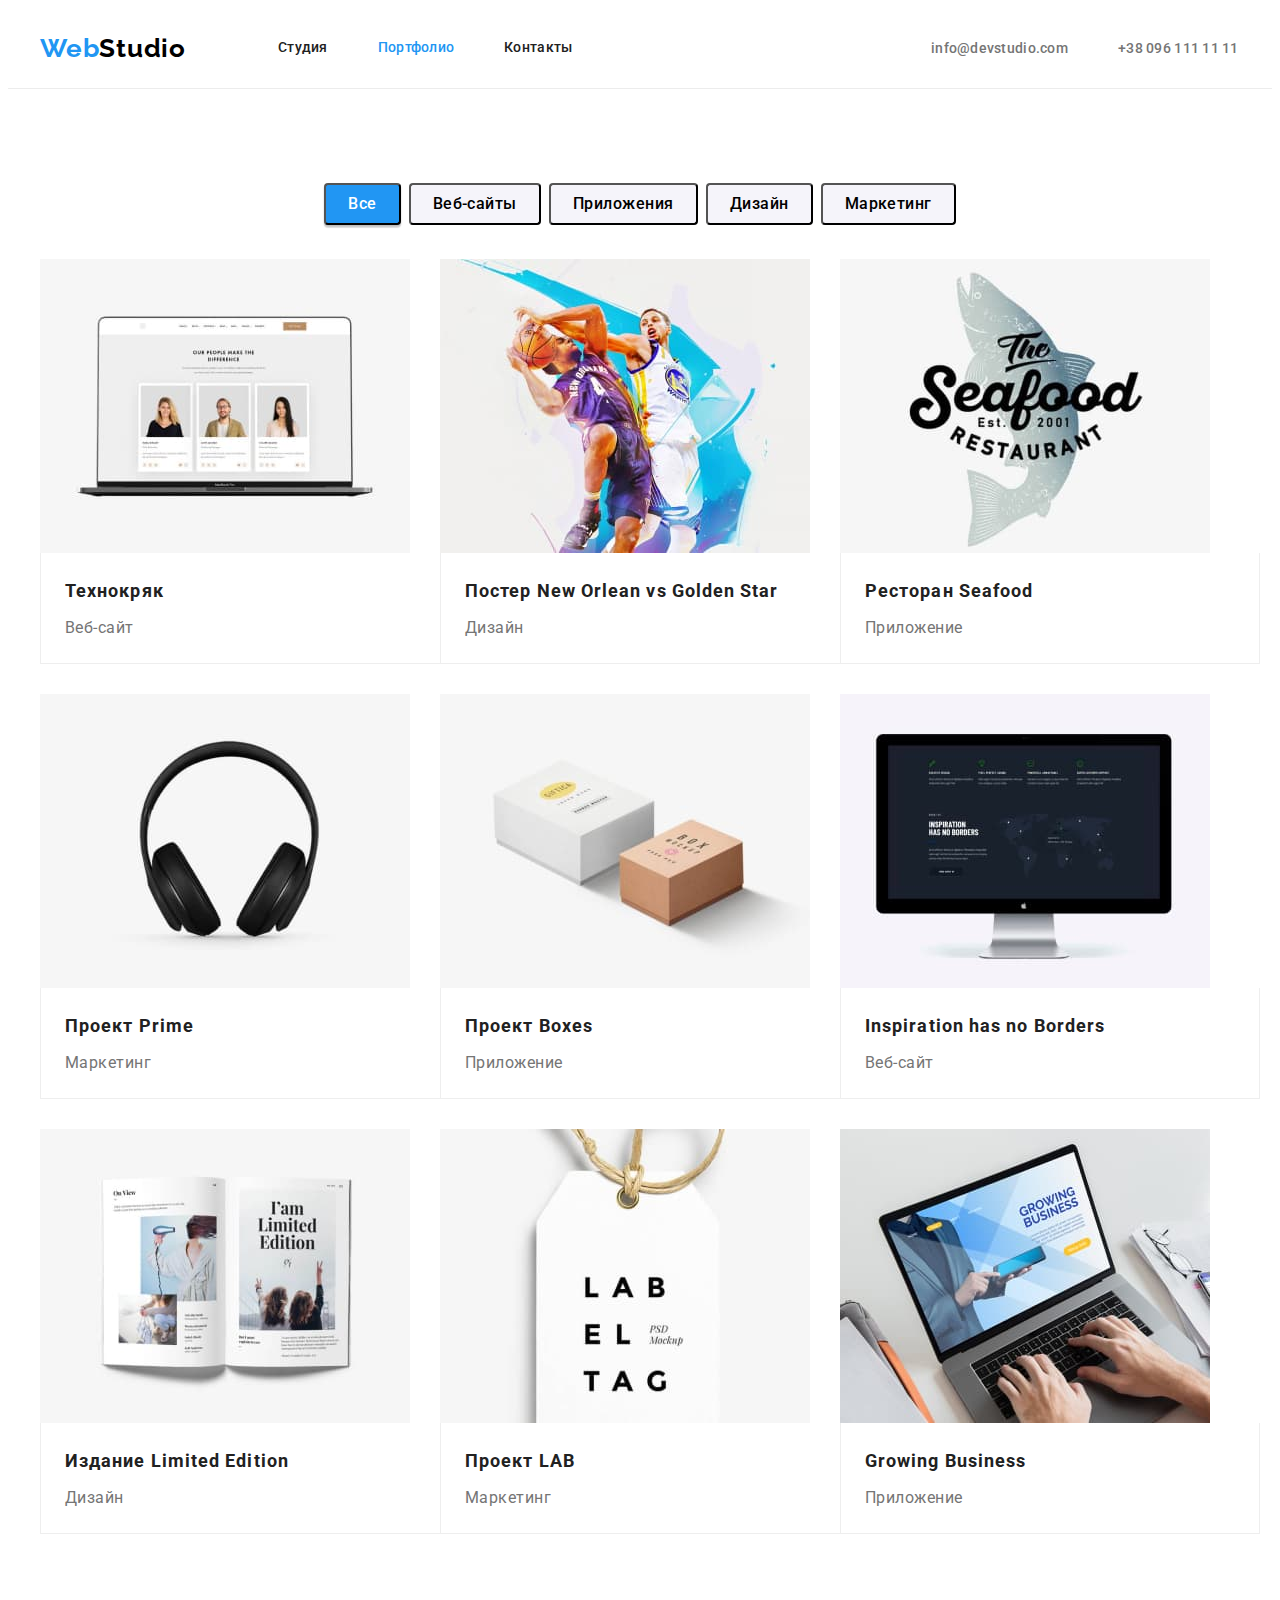
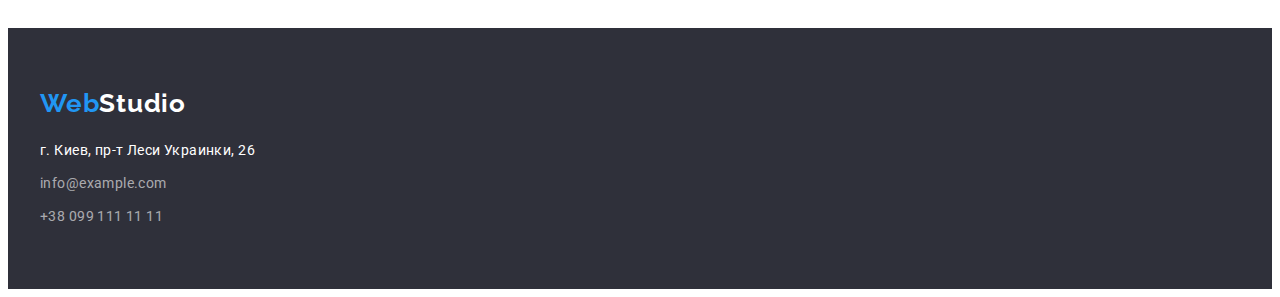
==== commit 5fc11824: "Додає зміни в розмітку" ====
--- a/portfolio.html
+++ b/portfolio.html
@@ -24,7 +24,7 @@
   <body>
     <!--header-->
     <header>
-      <section class="header section">
+      <section class="header">
         <div class="container container-header">
           <a href="/" class="logo"
             ><span class="web">Web</span
@@ -61,10 +61,10 @@
       </section>
     </header>
     <!-- main -->
-    <h1 class="visually-hidden">Наши работы</h1>
-    <h2 class="visually-hidden">Фильтр</h2>
     <main>
-      <section class="filters">
+      <section class="filters section">
+        <h1 class="visually-hidden">Наши работы</h1>
+        <h2 class="visually-hidden">Фильтр</h2>
         <div class="container">
           <ul class="filter list">
             <li class="btn">
@@ -83,7 +83,6 @@
               <button type="button" class="button">Маркетинг</button>
             </li>
           </ul>
-
           <ul class="cards list">
             <li class="card-item">
               <a href="" class="card">
@@ -218,36 +217,32 @@
     <!--footer section-->
     <footer class="footer">
       <div class="container">
-        <div class="logo-footer">
-          <a href="/" class="logo"
-            ><span class="web">Web</span
-            ><span class="studio-white">Studio</span></a
-          >
-        </div>
+        <a href="/" class="logo footer"
+          ><span class="web">Web</span
+          ><span class="studio-white">Studio</span></a
+        >
         <address class="address">
-          <div class="address-footer">
-            <ul class="address-list list">
-              <li>
-                <a
-                  href="https://goo.gl/maps/48jCdX3Z41KDSHPe8"
-                  target="_blank"
-                  rel="noopener noreferrer"
-                  class="address-item street"
-                  >г. Киев, пр-т Леси Украинки, 26</a
-                >
-              </li>
-              <li>
-                <a href="mailto:info@example.com" class="address-item email"
-                  >info@example.com</a
-                >
-              </li>
-              <li>
-                <a href="tel:+380991111111" class="address-item tel"
-                  >+38 099 111 11 11</a
-                >
-              </li>
-            </ul>
-          </div>
+          <ul class="address-list list">
+            <li class="address-li">
+              <a
+                href="https://goo.gl/maps/48jCdX3Z41KDSHPe8"
+                target="_blank"
+                rel="noopener noreferrer"
+                class="address-item street"
+                >г. Киев, пр-т Леси Украинки, 26</a
+              >
+            </li>
+            <li class="address-li">
+              <a href="mailto:info@example.com" class="address-item email"
+                >info@example.com</a
+              >
+            </li>
+            <li class="address-li">
+              <a href="tel:+380991111111" class="address-item tel"
+                >+38 099 111 11 11</a
+              >
+            </li>
+          </ul>
         </address>
       </div>
     </footer>
--- a/css/styles.css
+++ b/css/styles.css
@@ -21,6 +21,7 @@
 ul {
   margin: 0;
 }
+
 ul {
   padding-left: 0;
 }
@@ -30,30 +31,34 @@
 }
 
 /* -----HEADER----- */
+
 .container {
-  /* outline: red solid 1px; */
-
   width: 1200px;
   padding-left: 15px;
   padding-right: 15px;
-  margin: 0 auto;
+  margin-left: auto;
+  margin-right: auto;
 }
 
 .container-header {
   display: flex;
   align-items: center;
 }
+
 .section {
   padding-top: 94px;
+  padding-bottom: 94px;
 }
 
 .header {
   background-color: var(--color-light);
   border-bottom: 1px solid #ececec;
 }
+
 /* --logo-- */
+
 .logo {
-  min-width: 145px;
+  width: 145px;
   margin-right: 93px;
   display: block;
   text-decoration: none;
@@ -73,9 +78,11 @@
 }
 
 /* --nav--*/
+
 .list {
   list-style: none;
 }
+
 .nav-list {
   display: flex;
 }
@@ -85,11 +92,9 @@
   padding-top: 32px;
   padding-bottom: 32px;
 
-  text-decoration: none;
-
   color: var(--primary-text-color);
   list-style: none;
-
+  text-decoration: none;
   font-weight: 500;
   font-size: 14px;
   line-height: 1.14;
@@ -107,9 +112,11 @@
 .nav-li.portfolio {
   min-width: 76px;
 }
+
 .nav-li.contacts {
   min-width: 68px;
 }
+
 .contact-li.mail {
   min-width: 135px;
 }
@@ -117,6 +124,7 @@
 .contact-li.tel {
   min-width: 122px;
 }
+
 .nav-item:hover,
 .nav-item:focus {
   color: var(--color-accent);
@@ -130,6 +138,7 @@
   display: flex;
   margin-left: auto;
 }
+
 .contact-li + .contact-li {
   margin-left: 50px;
 }
@@ -156,6 +165,11 @@
 }
 
 .hero {
+  width: 696px;
+  margin-right: auto;
+  margin-left: auto;
+  margin-bottom: 30px;
+
   color: var(--color-light);
   font-weight: 900;
   font-size: 44px;
@@ -163,20 +177,17 @@
   letter-spacing: 0.06em;
   text-transform: uppercase;
   text-align: center;
-  margin-bottom: 30px;
 }
 
 .main-button {
   border-radius: 4px;
   padding: 10px 32px;
   min-width: 200px;
-  height: 50px;
   text-align: center;
   box-shadow: 0px 4px 4px rgba(0, 0, 0, 0.15);
 
   background-color: var(--color-accent);
   color: var(--color-light);
-
   font-family: inherit;
   font-weight: 700;
   font-size: 16px;
@@ -210,23 +221,29 @@
   display: flex;
   flex-wrap: wrap;
 }
+
 .advantages,
 .activities {
   background-color: var(--color-light);
 }
 
+.advantages-list {
+  margin-bottom: 94px;
+}
+
 .item-content {
   width: 270px;
 }
+
 .item-content + .item-content {
   margin-left: 30px;
 }
+
 /* --advantages-- */
 .advantages-item {
   margin-bottom: 10px;
 
   color: var(--primary-text-color);
-
   font-weight: 700;
   font-size: 14px;
   line-height: 1.14;
@@ -250,7 +267,6 @@
   margin-bottom: 50px;
 
   color: var(--primary-text-color);
-
   font-weight: 700;
   font-size: 36px;
   line-height: 1.17;
@@ -262,9 +278,11 @@
   display: flex;
   flex-wrap: wrap;
 }
+
 .activity-item + .activity-item {
   margin-left: 30px;
 }
+
 .activity-item {
   width: 370px;
 }
@@ -276,6 +294,7 @@
 
 .team-title {
   margin-bottom: 50px;
+
   color: var(--primary-text-color);
   font-weight: 700;
   font-size: 36px;
@@ -289,6 +308,10 @@
 }
 .team-item + .team-item {
   margin-left: 30px;
+}
+
+.team-item {
+  width: 270px;
 }
 .team-member {
   margin-bottom: 10px;
@@ -302,7 +325,6 @@
 
 .specialty {
   color: var(--secondary-text-color);
-
   font-size: 16px;
   line-height: 1.19;
   letter-spacing: 0.03em;
@@ -310,6 +332,7 @@
 }
 .member-info {
   padding: 30px 0;
+
   background: var(--color-light);
   box-shadow: 0px 1px 3px rgba(0, 0, 0, 0.12), 0px 1px 1px rgba(0, 0, 0, 0.14),
     0px 2px 1px rgba(0, 0, 0, 0.2);
@@ -321,10 +344,8 @@
   background-color: var(--color-bg-dark);
 }
 
-.logo-footer {
-  padding-top: 60px;
-}
 .logo {
+  width: 145px;
   font-family: Raleway;
   font-weight: 700;
   font-size: 26px;
@@ -332,8 +353,20 @@
   letter-spacing: 0.03em;
 }
 
+.logo.footer {
+  padding-top: 60px;
+}
+
 .studio-white {
   color: var(--color-light);
+}
+
+.address-li {
+  width: 231px;
+}
+
+.address-li + .address-li {
+  margin-top: 9px;
 }
 
 .address-item {
@@ -363,11 +396,13 @@
 .tel:focus {
   color: var(--color-light);
 }
-.address-footer {
+
+.address {
+  width: 231px;
   padding-top: 20px;
-  padding-left: auto;
   padding-bottom: 60px;
 }
+
 /* ----------PORTFOLIO.HTML---------- */
 .filters {
   background-color: var(--color-light);
@@ -379,22 +414,18 @@
   margin-bottom: 34px;
 }
 .btn {
-  /* margin-right: auto;
-margin-left: auto; */
-}
+  min-width: 73px;
+}
+
 .btn + .btn {
   margin-left: 8px;
 }
+
 .button {
   border-radius: 4px;
   padding: 6px 22px;
-  /* margin-bottom: 50px;
-    border-radius: 4px;
-    padding: 6px 22px;
-    min-width: 73px; */
-  height: 38px;
+
   background: var(--color-bg-light);
-
   font-family: inherit;
   font-weight: 500;
   font-size: 16px;
@@ -422,9 +453,7 @@
   display: flex;
   flex-wrap: wrap;
 }
-.card-item {
-  width: 370;
-}
+
 .card-item:not(:nth-child(3n)) {
   margin-right: 30px;
 }
@@ -446,7 +475,6 @@
   margin-bottom: 4px;
 
   color: var(--primary-text-color);
-
   font-family: inherit;
   font-weight: 700;
   font-size: 18px;
@@ -456,6 +484,7 @@
 
 .card-info {
   padding: 20px 24px;
+  width: 370px;
   border-left: 1px solid #eeeeee;
   border-bottom: 1px solid #eeeeee;
   border-right: 1px solid #eeeeee;
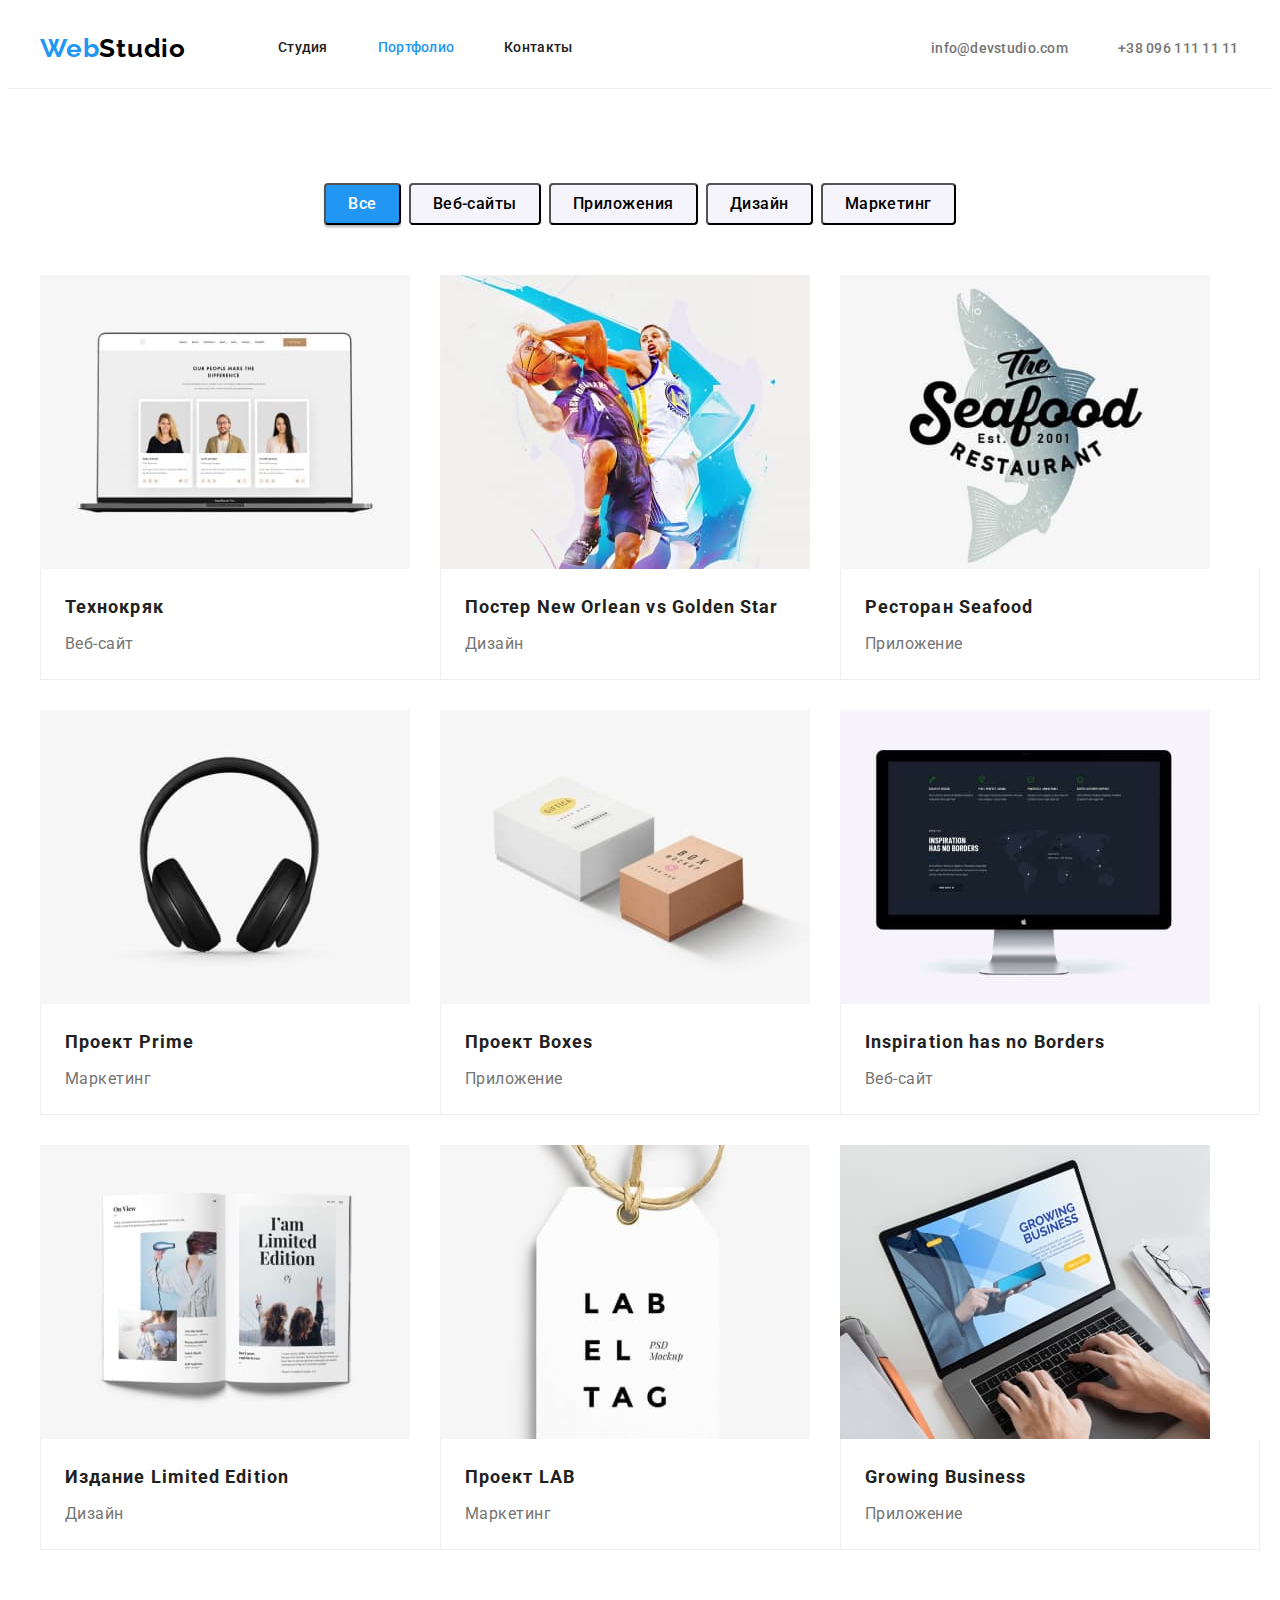
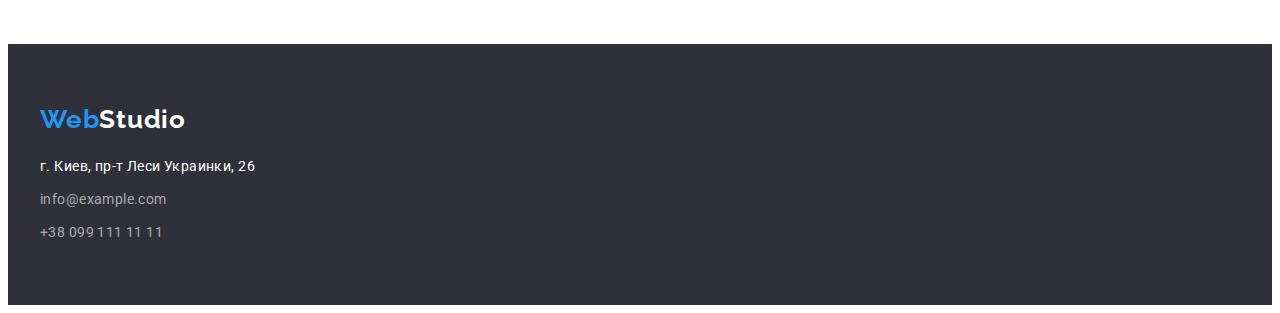
==== commit 8ba5ff63: "Додає правки до розмітки" ====
--- a/portfolio.html
+++ b/portfolio.html
@@ -216,35 +216,37 @@
     </main>
     <!--footer section-->
     <footer class="footer">
-      <div class="container">
-        <a href="/" class="logo footer"
-          ><span class="web">Web</span
-          ><span class="studio-white">Studio</span></a
-        >
-        <address class="address">
-          <ul class="address-list list">
-            <li class="address-li">
-              <a
-                href="https://goo.gl/maps/48jCdX3Z41KDSHPe8"
-                target="_blank"
-                rel="noopener noreferrer"
-                class="address-item street"
-                >г. Киев, пр-т Леси Украинки, 26</a
-              >
-            </li>
-            <li class="address-li">
-              <a href="mailto:info@example.com" class="address-item email"
-                >info@example.com</a
-              >
-            </li>
-            <li class="address-li">
-              <a href="tel:+380991111111" class="address-item tel"
-                >+38 099 111 11 11</a
-              >
-            </li>
-          </ul>
-        </address>
-      </div>
+      <section class="section-footer">
+        <div class="container">
+          <a href="/" class="logo"
+            ><span class="web">Web</span
+            ><span class="studio-white">Studio</span></a
+          >
+          <address class="address">
+            <ul class="address-list list">
+              <li class="address-li">
+                <a
+                  href="https://goo.gl/maps/48jCdX3Z41KDSHPe8"
+                  target="_blank"
+                  rel="noopener noreferrer"
+                  class="address-item street"
+                  >г. Киев, пр-т Леси Украинки, 26</a
+                >
+              </li>
+              <li class="address-li">
+                <a href="mailto:info@example.com" class="address-item email"
+                  >info@example.com</a
+                >
+              </li>
+              <li class="address-li">
+                <a href="tel:+380991111111" class="address-item tel"
+                  >+38 099 111 11 11</a
+                >
+              </li>
+            </ul>
+          </address>
+        </div>
+      </section>
     </footer>
   </body>
 </html>
--- a/css/styles.css
+++ b/css/styles.css
@@ -49,6 +49,9 @@
   padding-top: 94px;
   padding-bottom: 94px;
 }
+.section:nth-child(3) {
+  padding-top: 0;
+}
 
 .header {
   background-color: var(--color-light);
@@ -166,9 +169,11 @@
 
 .hero {
   width: 696px;
+
   margin-right: auto;
   margin-left: auto;
   margin-bottom: 30px;
+  padding-top: 200px;
 
   color: var(--color-light);
   font-weight: 900;
@@ -180,6 +185,7 @@
 }
 
 .main-button {
+  padding-bottom: 200px;
   border-radius: 4px;
   padding: 10px 32px;
   min-width: 200px;
@@ -194,6 +200,10 @@
   line-height: 1.88;
   letter-spacing: 0.06em;
   cursor: pointer;
+}
+
+.main-btn {
+  padding-bottom: 200px;
 }
 
 .main-button:hover,
@@ -298,7 +308,7 @@
   color: var(--primary-text-color);
   font-weight: 700;
   font-size: 36px;
-  line-height: 1.17px;
+  line-height: 1.17;
   letter-spacing: 0.03em;
   text-align: center;
 }
@@ -343,6 +353,10 @@
 .footer {
   background-color: var(--color-bg-dark);
 }
+.section-footer {
+  padding-top: 60px;
+  padding-bottom: 60px;
+}
 
 .logo {
   width: 145px;
@@ -351,10 +365,6 @@
   font-size: 26px;
   line-height: 1.19;
   letter-spacing: 0.03em;
-}
-
-.logo.footer {
-  padding-top: 60px;
 }
 
 .studio-white {
@@ -400,7 +410,6 @@
 .address {
   width: 231px;
   padding-top: 20px;
-  padding-bottom: 60px;
 }
 
 /* ----------PORTFOLIO.HTML---------- */
@@ -411,7 +420,7 @@
 .filter {
   display: flex;
   justify-content: center;
-  margin-bottom: 34px;
+  margin-bottom: 50px;
 }
 .btn {
   min-width: 73px;
